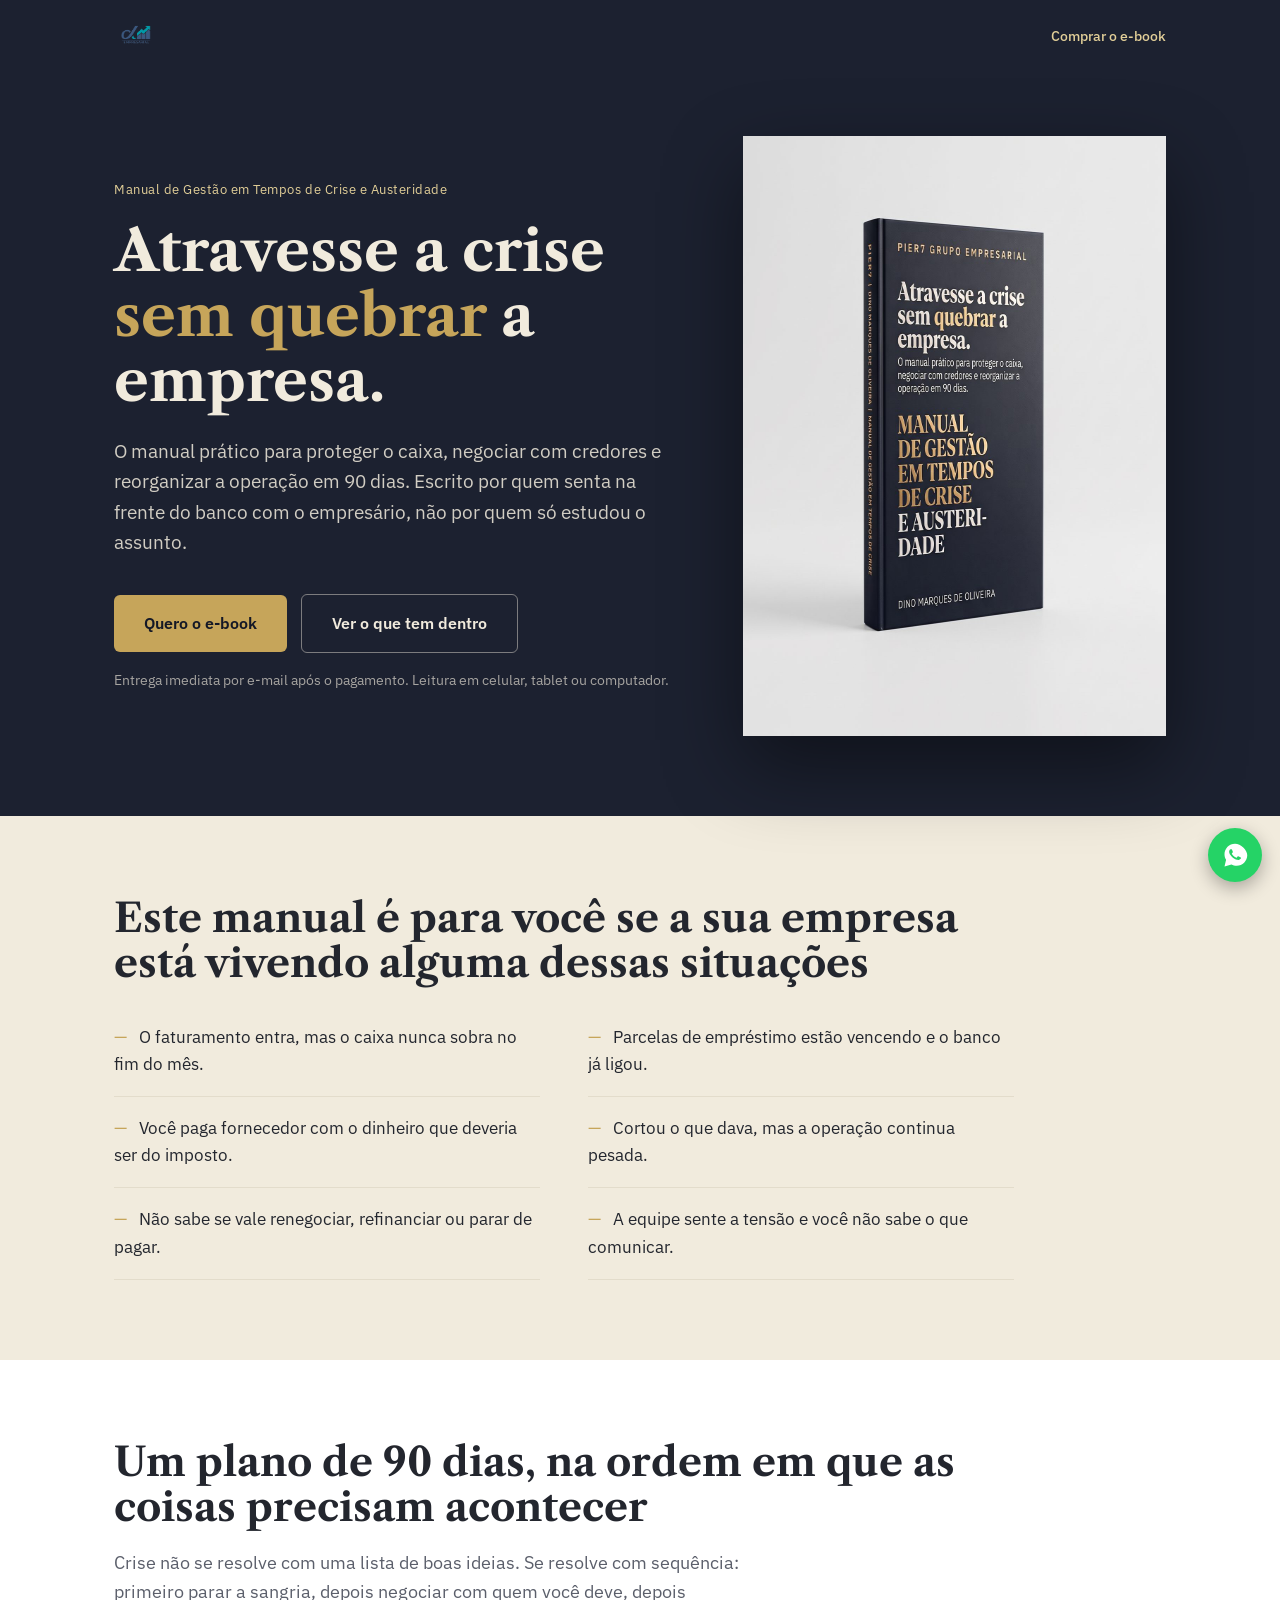
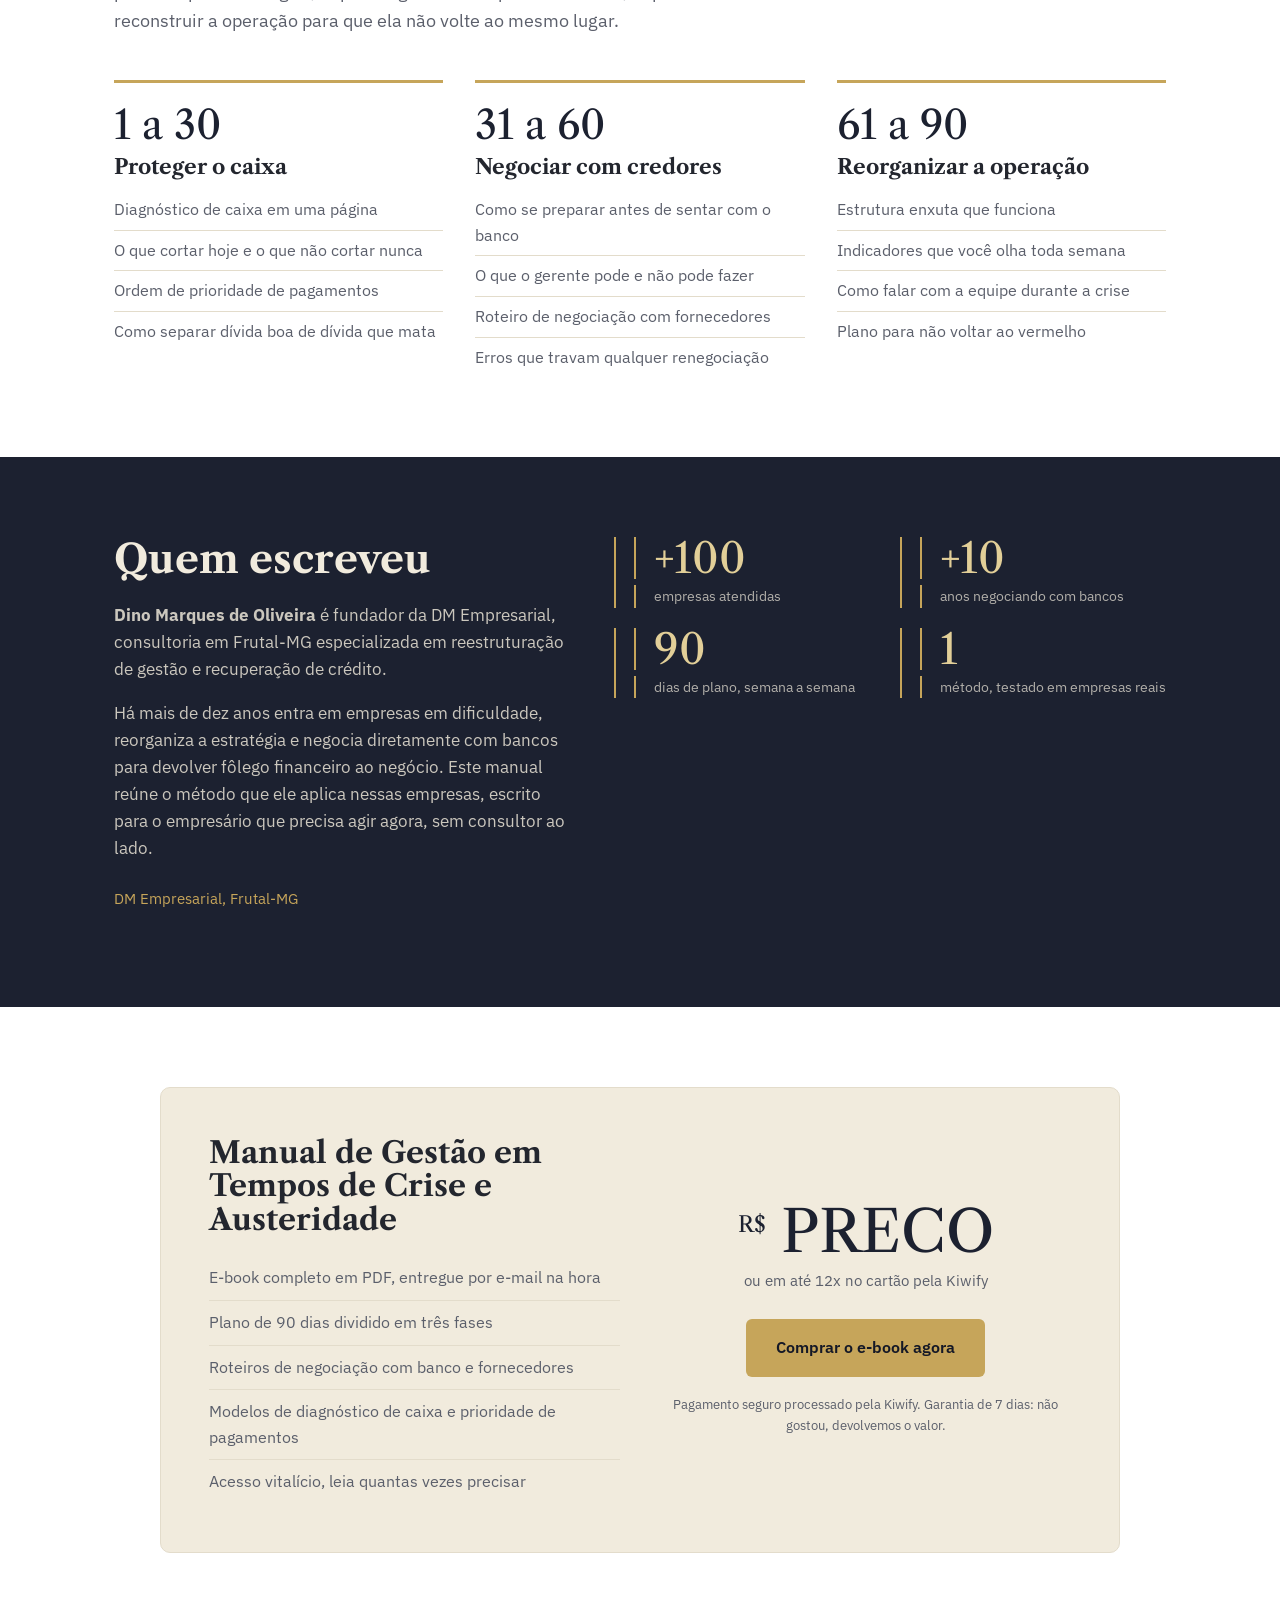
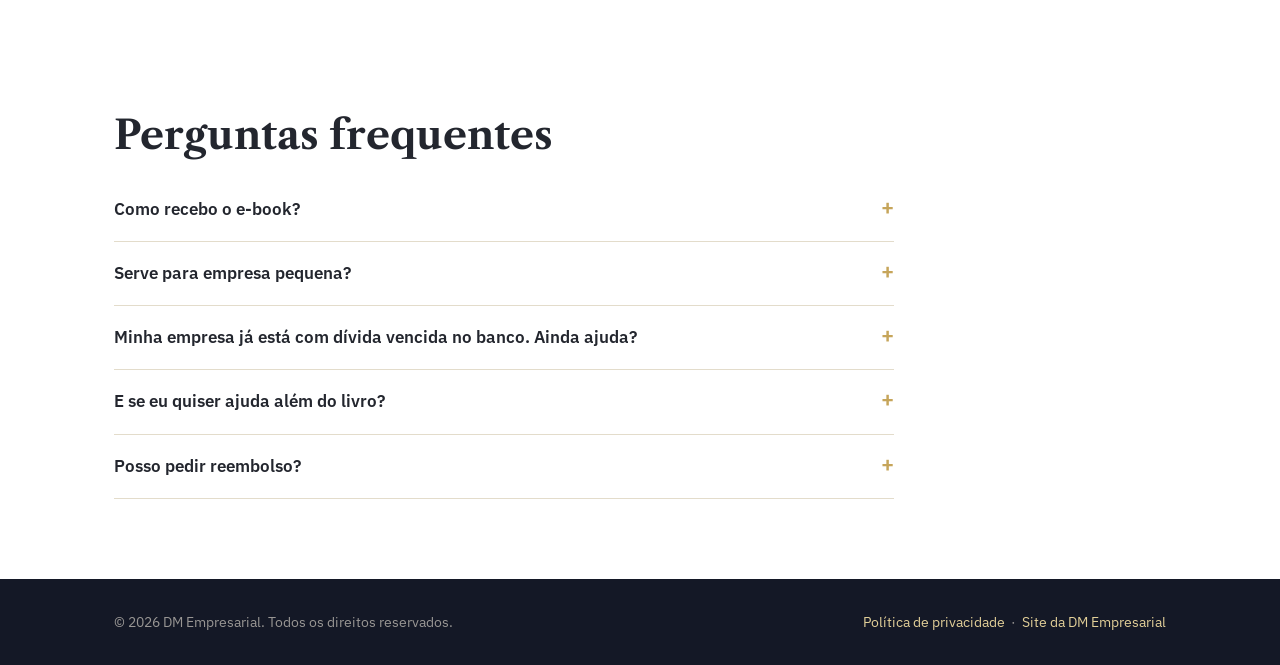
==== livro/index.html @ 3dac566c "Adiciona landing do e-book, pagina de obrigado, privacidade e snippet gtag" ====
<!DOCTYPE html>
<html lang="pt-BR">
<head>
  <meta charset="UTF-8" />
  <meta name="viewport" content="width=device-width, initial-scale=1.0" />
  <title>Manual de Gestão em Tempos de Crise e Austeridade | E-book</title>
  <meta name="description" content="O manual prático para proteger o caixa, negociar com credores e reorganizar a operação da sua empresa em 90 dias. E-book de Dino Marques de Oliveira." />
  <link rel="canonical" href="https://SEUDOMINIO.com.br/livro/" />
  <meta property="og:type" content="product" />
  <meta property="og:title" content="Manual de Gestão em Tempos de Crise e Austeridade" />
  <meta property="og:description" content="Atravesse a crise sem quebrar a empresa. Proteja o caixa, negocie com credores e reorganize a operação em 90 dias." />
  <meta property="og:image" content="https://SEUDOMINIO.com.br/assets/img/og-livro.jpg" />
  <meta property="og:url" content="https://SEUDOMINIO.com.br/livro/" />
  <meta name="twitter:card" content="summary_large_image" />
  <link rel="icon" type="image/png" href="../Logo_DM_OFICIAL.png" />

  <!-- TAG DO GOOGLE: cole o mesmo bloco de /assets/gtag.html aqui -->

  <link rel="preconnect" href="https://fonts.googleapis.com" />
  <link rel="preconnect" href="https://fonts.gstatic.com" crossorigin />
  <link href="https://fonts.googleapis.com/css2?family=Libre+Caslon+Text:ital,wght@0,400;0,700;1,400&family=IBM+Plex+Sans:wght@400;500;600&display=swap" rel="stylesheet" />

  <script type="application/ld+json">
  {
    "@context": "https://schema.org",
    "@type": "Book",
    "name": "Manual de Gestão em Tempos de Crise e Austeridade",
    "author": { "@type": "Person", "name": "Dino Marques de Oliveira" },
    "bookFormat": "https://schema.org/EBook",
    "inLanguage": "pt-BR",
    "image": "https://SEUDOMINIO.com.br/assets/img/livro-capa.jpg",
    "offers": {
      "@type": "Offer",
      "price": "PRECO",
      "priceCurrency": "BRL",
      "availability": "https://schema.org/InStock",
      "url": "https://SEUDOMINIO.com.br/livro/"
    }
  }
  </script>

  <style>
    :root {
      --navy: #1c2130;
      --navy-deep: #141826;
      --gold: #c6a55a;
      --gold-soft: #e2cf98;
      --cream: #f1ebdd;
      --ink: #23262e;
      --ink-soft: #5b5f6b;
      --paper: #ffffff;
      --rule: #e3dccb;
      --wa: #25d366;
    }
    * { margin: 0; padding: 0; box-sizing: border-box; }
    html { scroll-behavior: smooth; }
    @media (prefers-reduced-motion: reduce) { html { scroll-behavior: auto; } }
    body {
      font-family: 'IBM Plex Sans', Arial, sans-serif;
      color: var(--ink);
      background: var(--paper);
      line-height: 1.6;
    }
    h1, h2, h3, .serif { font-family: 'Libre Caslon Text', Georgia, serif; font-weight: 700; line-height: 1.12; }
    a:focus-visible, button:focus-visible { outline: 3px solid var(--gold); outline-offset: 3px; }
    .wrap { max-width: 1100px; margin: 0 auto; padding: 0 24px; }
    img { max-width: 100%; display: block; }

    /* Topo minimalista: sem menu, só marca e um botão */
    .top { background: var(--navy); }
    .top .wrap { display: flex; justify-content: space-between; align-items: center; padding-top: 14px; padding-bottom: 14px; }
    .top img { height: 44px; }
    .top a.mini { color: var(--gold-soft); text-decoration: none; font-size: 14px; font-weight: 500; }

    /* Hero */
    .hero { background: var(--navy); color: var(--cream); padding: 64px 0 80px; }
    .hero .wrap { display: grid; grid-template-columns: 1.15fr 0.85fr; gap: 56px; align-items: center; }
    .hero h1 { font-size: clamp(34px, 4.6vw, 58px); color: var(--cream); margin-bottom: 22px; }
    .hero h1 em { font-style: normal; color: var(--gold); }
    .hero .lead { font-size: 19px; color: rgba(241,235,221,.85); max-width: 34em; margin-bottom: 36px; }
    .hero .capa { filter: drop-shadow(0 30px 40px rgba(0,0,0,.45)); }
    .titulo-oficial { font-size: 13px; letter-spacing: .04em; color: var(--gold-soft); margin-bottom: 18px; }

    .btn { display: inline-block; padding: 16px 30px; border-radius: 6px; font-weight: 600; font-size: 16px; text-decoration: none; text-align: center; }
    .btn-gold { background: var(--gold); color: var(--navy-deep); }
    .btn-gold:hover { background: var(--gold-soft); }
    .btn-line { border: 1.5px solid rgba(241,235,221,.45); color: var(--cream); }
    .cta-row { display: flex; gap: 14px; flex-wrap: wrap; align-items: center; }
    .cta-note { font-size: 14px; color: rgba(241,235,221,.65); margin-top: 16px; }

    /* Seções */
    section { padding: 80px 0; }
    section h2 { font-size: clamp(28px, 3.2vw, 40px); margin-bottom: 20px; max-width: 22em; }
    .intro { font-size: 18px; color: var(--ink-soft); max-width: 36em; margin-bottom: 44px; }

    .para-quem { background: var(--cream); }
    .sinais { display: grid; grid-template-columns: repeat(2, 1fr); gap: 0 48px; max-width: 900px; }
    .sinais p { padding: 18px 0; border-bottom: 1px solid var(--rule); font-size: 17px; }
    .sinais p::before { content: "—"; color: var(--gold); margin-right: 12px; }

    /* Os 90 dias: sequência real, então numerar faz sentido */
    .fases { display: grid; grid-template-columns: repeat(3, 1fr); gap: 32px; }
    .fase { border-top: 3px solid var(--gold); padding-top: 22px; }
    .fase .dias { font-family: 'Libre Caslon Text', serif; font-size: 40px; color: var(--navy); line-height: 1; margin-bottom: 10px; }
    .fase h3 { font-size: 21px; margin-bottom: 12px; }
    .fase ul { list-style: none; }
    .fase li { padding: 7px 0; color: var(--ink-soft); border-bottom: 1px solid var(--rule); }
    .fase li:last-child { border-bottom: 0; }

    /* Autor */
    .autor { background: var(--navy); color: var(--cream); }
    .autor .wrap { display: grid; grid-template-columns: 0.9fr 1.1fr; gap: 48px; align-items: start; }
    .autor h2 { color: var(--cream); }
    .autor p { color: rgba(241,235,221,.82); margin-bottom: 16px; font-size: 17px; }
    .autor .marca { color: var(--gold); font-size: 15px; margin-top: 24px; }
    .prova { display: grid; grid-template-columns: 1fr 1fr; gap: 20px; }
    .prova div { border-left: 2px solid var(--gold); padding-left: 18px; }
    .prova .n { font-family: 'Libre Caslon Text', serif; font-size: 42px; line-height: 1; color: var(--gold-soft); }
    .prova .l { font-size: 14px; color: rgba(241,235,221,.7); margin-top: 6px; }

    /* Oferta */
    .oferta .card { background: var(--cream); border: 1px solid var(--rule); border-radius: 10px; padding: 48px; display: grid; grid-template-columns: 1fr 1fr; gap: 40px; align-items: center; max-width: 960px; margin: 0 auto; }
    .oferta .card h2 { font-size: 30px; }
    .oferta .inclui { list-style: none; margin: 20px 0 0; }
    .oferta .inclui li { padding: 9px 0; border-bottom: 1px solid var(--rule); color: var(--ink-soft); }
    .oferta .inclui li:last-child { border: 0; }
    .preco-box { text-align: center; }
    .preco { font-family: 'Libre Caslon Text', serif; font-size: 58px; color: var(--navy); line-height: 1; }
    .preco small { font-size: 22px; vertical-align: super; }
    .parcela { color: var(--ink-soft); font-size: 15px; margin: 8px 0 26px; }
    .garantia { font-size: 13px; color: var(--ink-soft); margin-top: 18px; }

    /* FAQ */
    .faq details { border-bottom: 1px solid var(--rule); padding: 18px 0; max-width: 780px; }
    .faq summary { font-weight: 600; cursor: pointer; font-size: 17px; list-style: none; display: flex; justify-content: space-between; gap: 16px; }
    .faq summary::after { content: "+"; color: var(--gold); font-size: 22px; line-height: 1; }
    .faq details[open] summary::after { content: "–"; }
    .faq details p { margin-top: 12px; color: var(--ink-soft); }

    footer { background: var(--navy-deep); color: rgba(241,235,221,.6); font-size: 14px; padding: 32px 0; }
    footer .wrap { display: flex; justify-content: space-between; flex-wrap: wrap; gap: 12px; }
    footer a { color: var(--gold-soft); text-decoration: none; }

    .wa-float { position: fixed; right: 18px; bottom: 18px; z-index: 99; width: 54px; height: 54px; border-radius: 50%; background: var(--wa); display: flex; align-items: center; justify-content: center; box-shadow: 0 6px 18px rgba(0,0,0,.3); }

    @media (max-width: 860px) {
      .hero .wrap, .autor .wrap, .oferta .card { grid-template-columns: 1fr; }
      .hero { padding: 40px 0 56px; }
      .hero .capa { max-width: 320px; margin: 0 auto; order: -1; }
      .fases, .sinais { grid-template-columns: 1fr; }
      section { padding: 56px 0; }
      .oferta .card { padding: 32px 24px; }
      .btn { width: 100%; }
    }
  </style>
</head>
<body>

  <div class="top">
    <div class="wrap">
      <img src="../Logo_DM_OFICIAL.png" alt="DM Empresarial" />
      <a class="mini" href="#comprar">Comprar o e-book</a>
    </div>
  </div>

  <header class="hero">
    <div class="wrap">
      <div>
        <p class="titulo-oficial">Manual de Gestão em Tempos de Crise e Austeridade</p>
        <h1>Atravesse a crise <em>sem quebrar</em> a empresa.</h1>
        <p class="lead">O manual prático para proteger o caixa, negociar com credores e reorganizar a operação em 90 dias. Escrito por quem senta na frente do banco com o empresário, não por quem só estudou o assunto.</p>
        <div class="cta-row">
          <a class="btn btn-gold" href="#comprar">Quero o e-book</a>
          <a class="btn btn-line" href="#dentro">Ver o que tem dentro</a>
        </div>
        <p class="cta-note">Entrega imediata por e-mail após o pagamento. Leitura em celular, tablet ou computador.</p>
      </div>
      <img class="capa" src="../assets/img/livro-capa.jpg" alt="Capa do e-book Manual de Gestão em Tempos de Crise e Austeridade, de Dino Marques de Oliveira" width="600" height="600" />
    </div>
  </header>

  <section class="para-quem">
    <div class="wrap">
      <h2>Este manual é para você se a sua empresa está vivendo alguma dessas situações</h2>
      <div class="sinais">
        <p>O faturamento entra, mas o caixa nunca sobra no fim do mês.</p>
        <p>Parcelas de empréstimo estão vencendo e o banco já ligou.</p>
        <p>Você paga fornecedor com o dinheiro que deveria ser do imposto.</p>
        <p>Cortou o que dava, mas a operação continua pesada.</p>
        <p>Não sabe se vale renegociar, refinanciar ou parar de pagar.</p>
        <p>A equipe sente a tensão e você não sabe o que comunicar.</p>
      </div>
    </div>
  </section>

  <section id="dentro">
    <div class="wrap">
      <h2>Um plano de 90 dias, na ordem em que as coisas precisam acontecer</h2>
      <p class="intro">Crise não se resolve com uma lista de boas ideias. Se resolve com sequência: primeiro parar a sangria, depois negociar com quem você deve, depois reconstruir a operação para que ela não volte ao mesmo lugar.</p>
      <div class="fases">
        <div class="fase">
          <div class="dias">1 a 30</div>
          <h3>Proteger o caixa</h3>
          <ul>
            <li>Diagnóstico de caixa em uma página</li>
            <li>O que cortar hoje e o que não cortar nunca</li>
            <li>Ordem de prioridade de pagamentos</li>
            <li>Como separar dívida boa de dívida que mata</li>
          </ul>
        </div>
        <div class="fase">
          <div class="dias">31 a 60</div>
          <h3>Negociar com credores</h3>
          <ul>
            <li>Como se preparar antes de sentar com o banco</li>
            <li>O que o gerente pode e não pode fazer</li>
            <li>Roteiro de negociação com fornecedores</li>
            <li>Erros que travam qualquer renegociação</li>
          </ul>
        </div>
        <div class="fase">
          <div class="dias">61 a 90</div>
          <h3>Reorganizar a operação</h3>
          <ul>
            <li>Estrutura enxuta que funciona</li>
            <li>Indicadores que você olha toda semana</li>
            <li>Como falar com a equipe durante a crise</li>
            <li>Plano para não voltar ao vermelho</li>
          </ul>
        </div>
      </div>
    </div>
  </section>

  <section class="autor">
    <div class="wrap">
      <div>
        <h2>Quem escreveu</h2>
        <p><strong>Dino Marques de Oliveira</strong> é fundador da DM Empresarial, consultoria em Frutal-MG especializada em reestruturação de gestão e recuperação de crédito.</p>
        <p>Há mais de dez anos entra em empresas em dificuldade, reorganiza a estratégia e negocia diretamente com bancos para devolver fôlego financeiro ao negócio. Este manual reúne o método que ele aplica nessas empresas, escrito para o empresário que precisa agir agora, sem consultor ao lado.</p>
        <p class="marca">DM Empresarial, Frutal-MG</p>
      </div>
      <div class="prova">
        <div><div class="n">+100</div><div class="l">empresas atendidas</div></div>
        <div><div class="n">+10</div><div class="l">anos negociando com bancos</div></div>
        <div><div class="n">90</div><div class="l">dias de plano, semana a semana</div></div>
        <div><div class="n">1</div><div class="l">método, testado em empresas reais</div></div>
      </div>
    </div>
  </section>

  <section class="oferta" id="comprar">
    <div class="wrap">
      <div class="card">
        <div>
          <h2>Manual de Gestão em Tempos de Crise e Austeridade</h2>
          <ul class="inclui">
            <li>E-book completo em PDF, entregue por e-mail na hora</li>
            <li>Plano de 90 dias dividido em três fases</li>
            <li>Roteiros de negociação com banco e fornecedores</li>
            <li>Modelos de diagnóstico de caixa e prioridade de pagamentos</li>
            <li>Acesso vitalício, leia quantas vezes precisar</li>
          </ul>
        </div>
        <div class="preco-box">
          <div class="preco"><small>R$</small> PRECO</div>
          <p class="parcela">ou em até 12x no cartão pela Kiwify</p>
          <a class="btn btn-gold" id="btn-comprar" href="https://pay.kiwify.com.br/SEU_CODIGO_KIWIFY" rel="noopener">Comprar o e-book agora</a>
          <p class="garantia">Pagamento seguro processado pela Kiwify. Garantia de 7 dias: não gostou, devolvemos o valor.</p>
        </div>
      </div>
    </div>
  </section>

  <section class="faq">
    <div class="wrap">
      <h2>Perguntas frequentes</h2>
      <details>
        <summary>Como recebo o e-book?</summary>
        <p>Assim que o pagamento é aprovado, a Kiwify envia o link de acesso para o e-mail informado na compra. Cartão aprova na hora; Pix em poucos minutos; boleto em até 2 dias úteis.</p>
      </details>
      <details>
        <summary>Serve para empresa pequena?</summary>
        <p>Foi escrito pensando nela. O método vale para comércio, serviço, indústria e agro, de MEI a empresa com dezenas de funcionários. O que muda é a escala dos números, não a sequência das decisões.</p>
      </details>
      <details>
        <summary>Minha empresa já está com dívida vencida no banco. Ainda ajuda?</summary>
        <p>A segunda fase do manual trata exatamente disso: como se preparar, o que levar para a mesa e o que não aceitar em uma renegociação.</p>
      </details>
      <details>
        <summary>E se eu quiser ajuda além do livro?</summary>
        <p>A DM Empresarial atende empresas em Frutal e região e faz consultoria a distância. O contato pelo WhatsApp está no rodapé desta página.</p>
      </details>
      <details>
        <summary>Posso pedir reembolso?</summary>
        <p>Sim. Você tem 7 dias após a compra para solicitar o reembolso integral diretamente pela Kiwify, sem precisar justificar.</p>
      </details>
    </div>
  </section>

  <footer>
    <div class="wrap">
      <span>© 2026 DM Empresarial. Todos os direitos reservados.</span>
      <span><a href="../privacidade/">Política de privacidade</a> &nbsp;·&nbsp; <a href="../">Site da DM Empresarial</a></span>
    </div>
  </footer>

  <a href="https://wa.me/5534996653600?text=Ol%C3%A1%2C%20vi%20a%20p%C3%A1gina%20do%20livro%20e%20tenho%20uma%20d%C3%BAvida" class="wa-float" target="_blank" rel="noopener noreferrer" aria-label="Tirar dúvida pelo WhatsApp" id="wa-livro">
    <svg viewBox="0 0 32 32" width="28" height="28" fill="#fff" aria-hidden="true"><path d="M16 3C9.4 3 4 8.4 4 15c0 2.3.6 4.4 1.8 6.3L4 29l7.9-2.1c1.8 1 3.9 1.5 6.1 1.5 6.6 0 12-5.4 12-12S22.6 3 16 3zm6.4 17c-.3.8-1.6 1.5-2.2 1.6-.6.1-1.3.1-2.1-.1-.5-.2-1.1-.4-1.9-.7-3.3-1.4-5.4-4.8-5.6-5-.2-.2-1.3-1.8-1.3-3.4s.8-2.4 1.1-2.7c.3-.3.6-.4.8-.4h.6c.2 0 .5-.1.7.5l1 2.4c.1.2.1.4 0 .6l-.4.6-.5.6c-.2.2-.4.4-.2.7.2.4.9 1.5 2 2.5 1.4 1.2 2.5 1.6 2.9 1.8.3.2.5.1.7-.1l1-1.2c.2-.3.5-.3.8-.2l2.3 1.1c.3.2.6.2.7.4.1.1.1.8-.2 1.6z"/></svg>
  </a>

  <script>
    // Eventos secundários para o Google Ads / GA4 (só funcionam com a Tag do Google instalada)
    document.getElementById('btn-comprar').addEventListener('click', function () {
      if (typeof gtag === 'function') gtag('event', 'begin_checkout', { item_name: 'ebook_crise' });
    });
    document.getElementById('wa-livro').addEventListener('click', function () {
      if (typeof gtag === 'function') gtag('event', 'contact_whatsapp', { page: 'livro' });
    });
  </script>
</body>
</html>
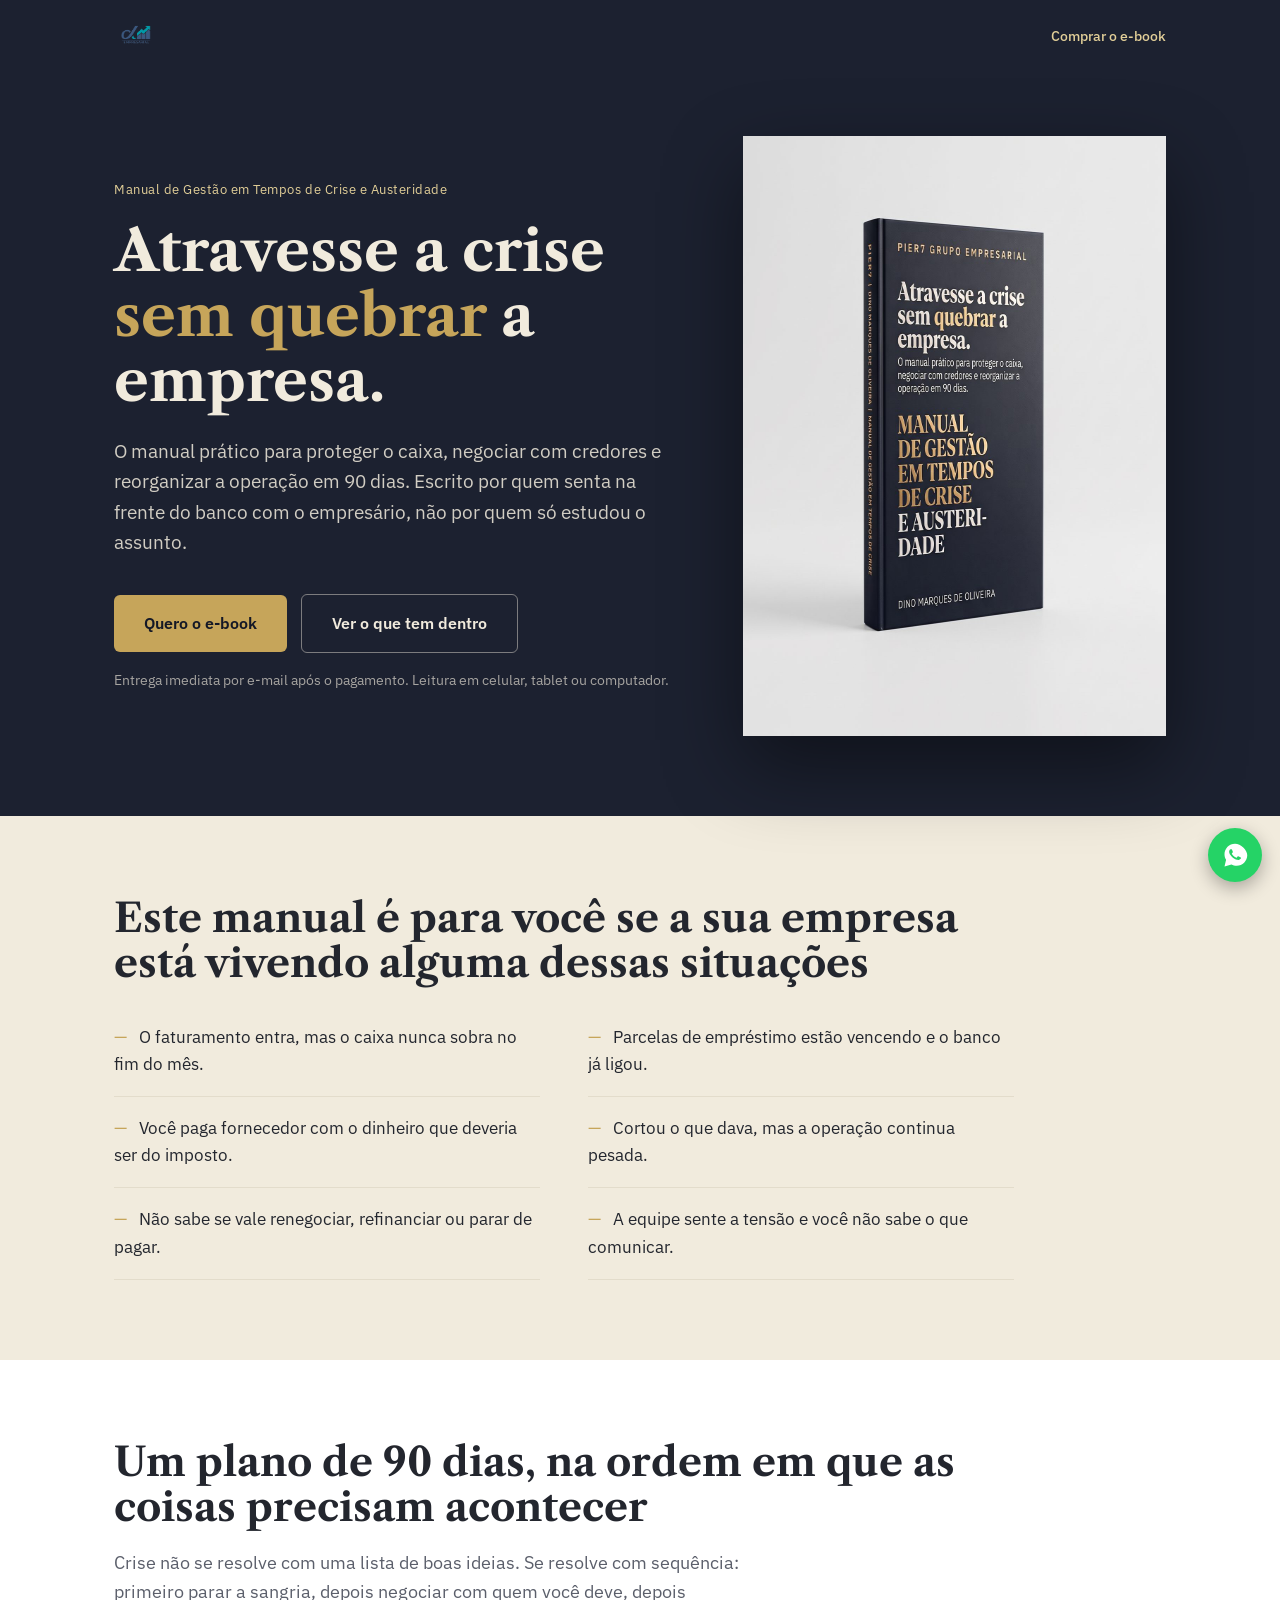
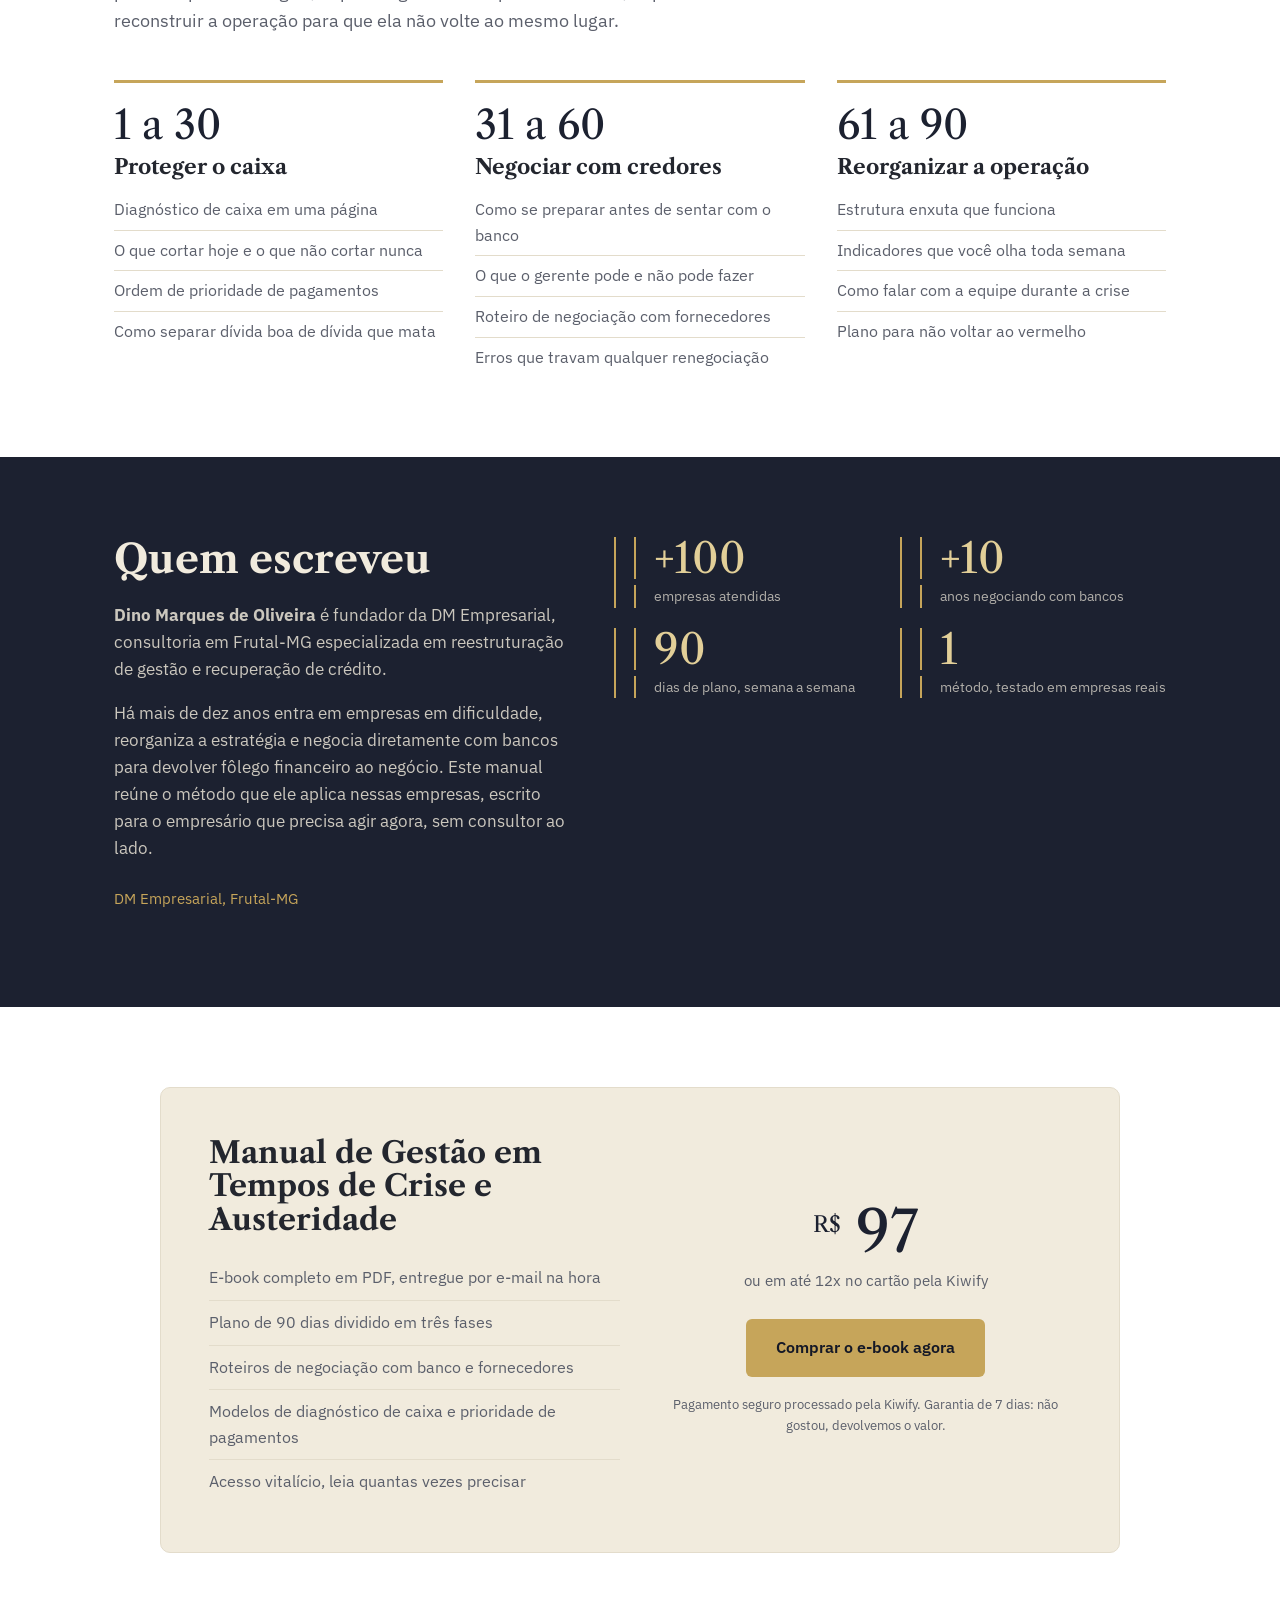
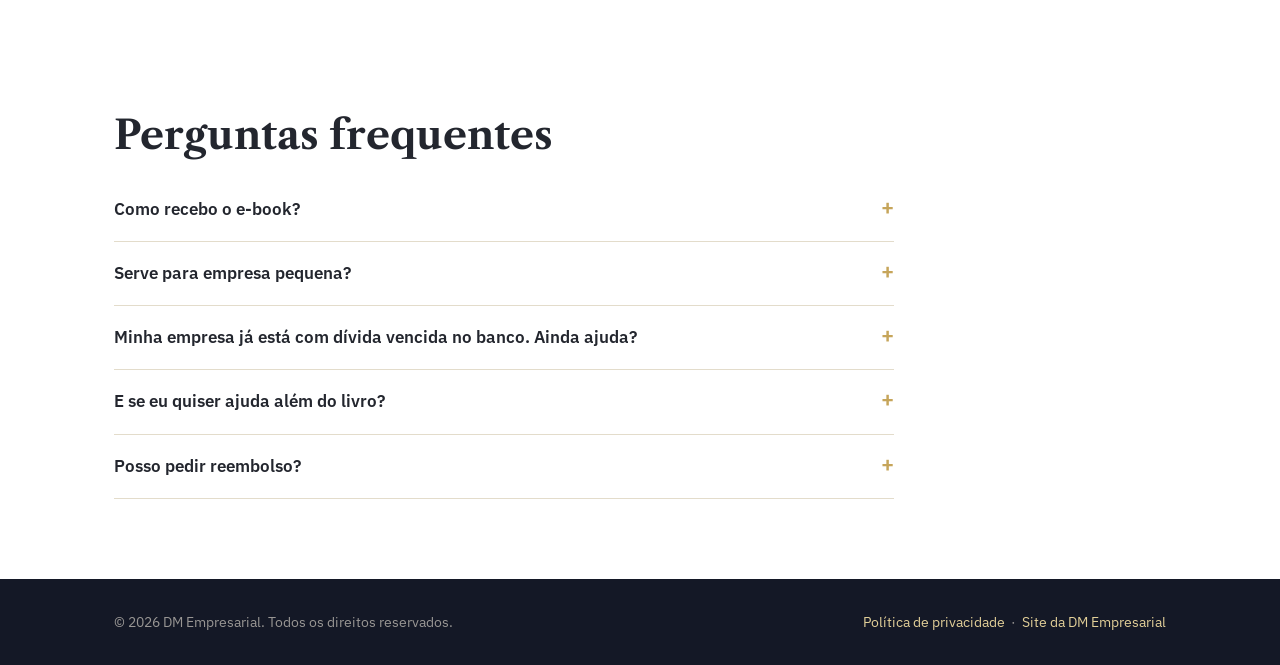
==== commit c0fa1656: "Define preco de R$ 97 e link do checkout Kiwify" ====
--- a/livro/index.html
+++ b/livro/index.html
@@ -31,7 +31,7 @@
     "image": "https://SEUDOMINIO.com.br/assets/img/livro-capa.jpg",
     "offers": {
       "@type": "Offer",
-      "price": "PRECO",
+      "price": "97.00",
       "priceCurrency": "BRL",
       "availability": "https://schema.org/InStock",
       "url": "https://SEUDOMINIO.com.br/livro/"
@@ -263,9 +263,9 @@
           </ul>
         </div>
         <div class="preco-box">
-          <div class="preco"><small>R$</small> PRECO</div>
+          <div class="preco"><small>R$</small> 97</div>
           <p class="parcela">ou em até 12x no cartão pela Kiwify</p>
-          <a class="btn btn-gold" id="btn-comprar" href="https://pay.kiwify.com.br/SEU_CODIGO_KIWIFY" rel="noopener">Comprar o e-book agora</a>
+          <a class="btn btn-gold" id="btn-comprar" href="https://pay.kiwify.com.br/vpshVXy" rel="noopener">Comprar o e-book agora</a>
           <p class="garantia">Pagamento seguro processado pela Kiwify. Garantia de 7 dias: não gostou, devolvemos o valor.</p>
         </div>
       </div>
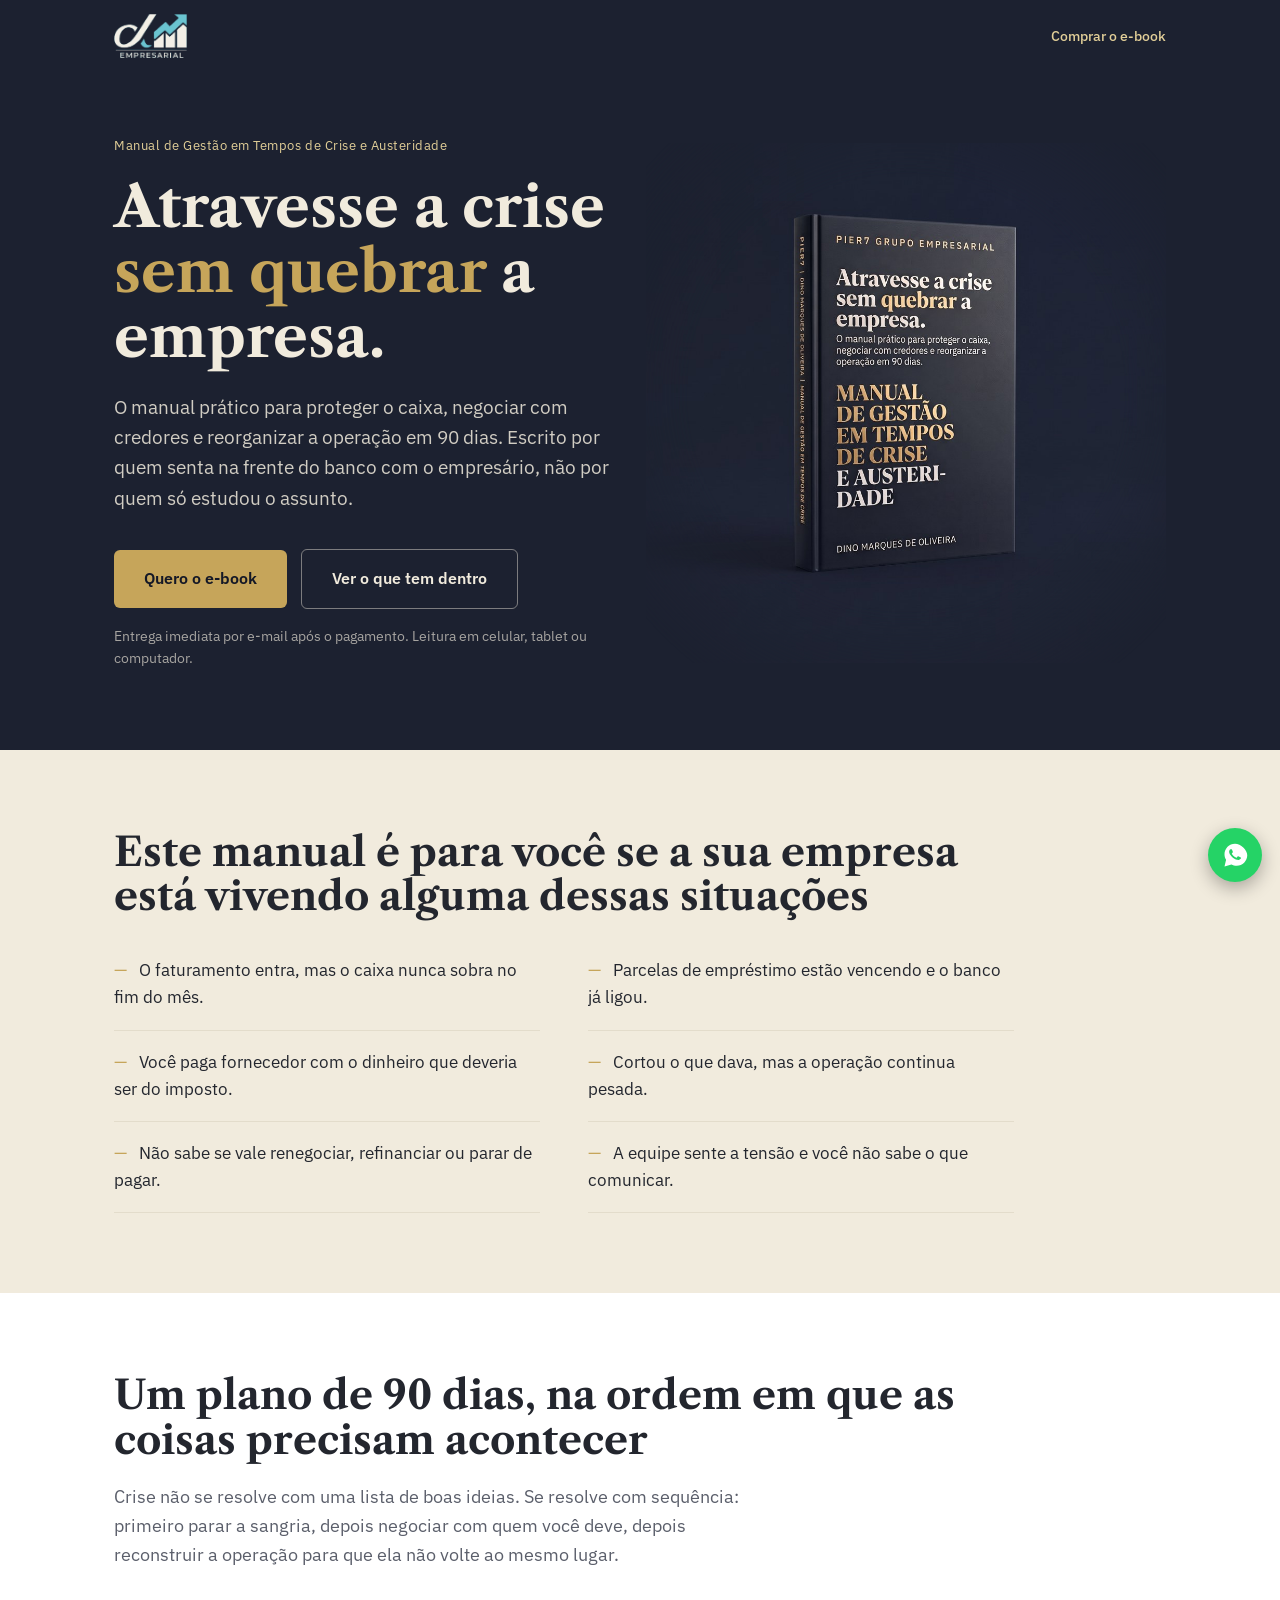
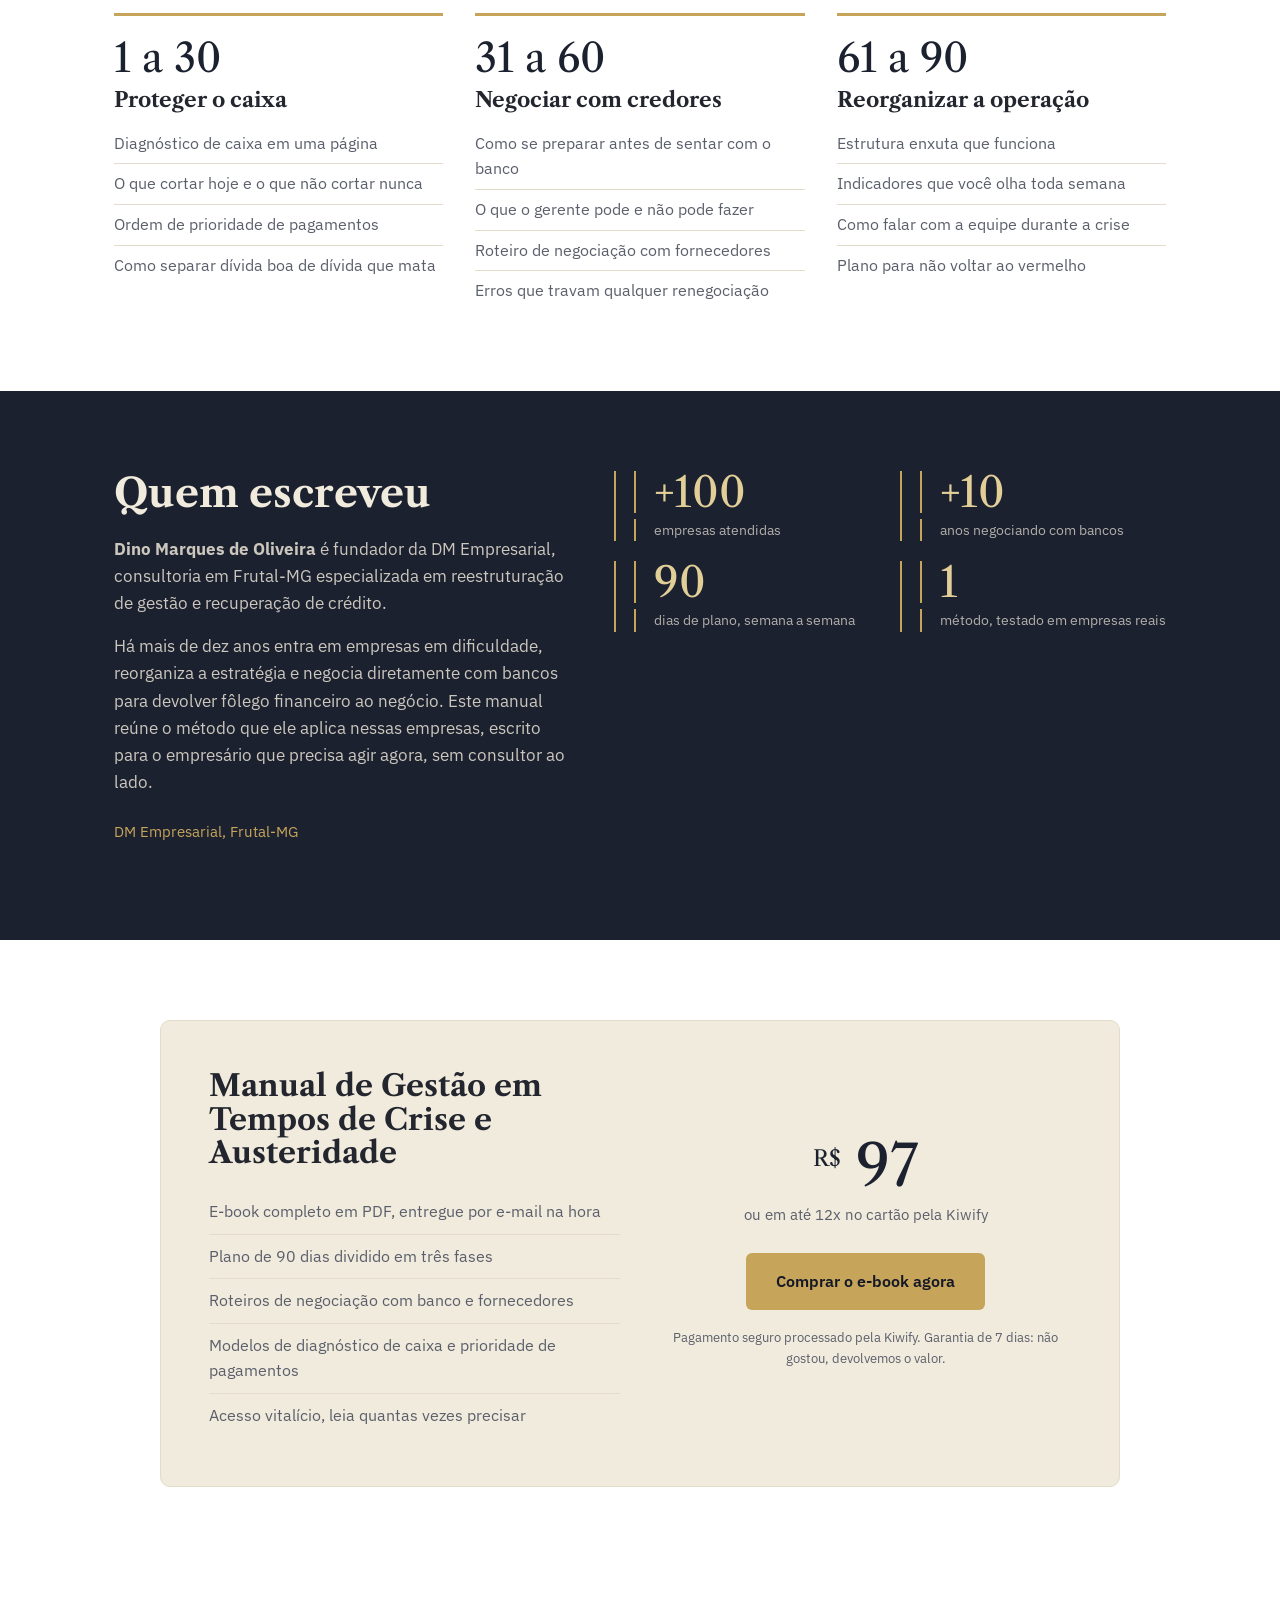
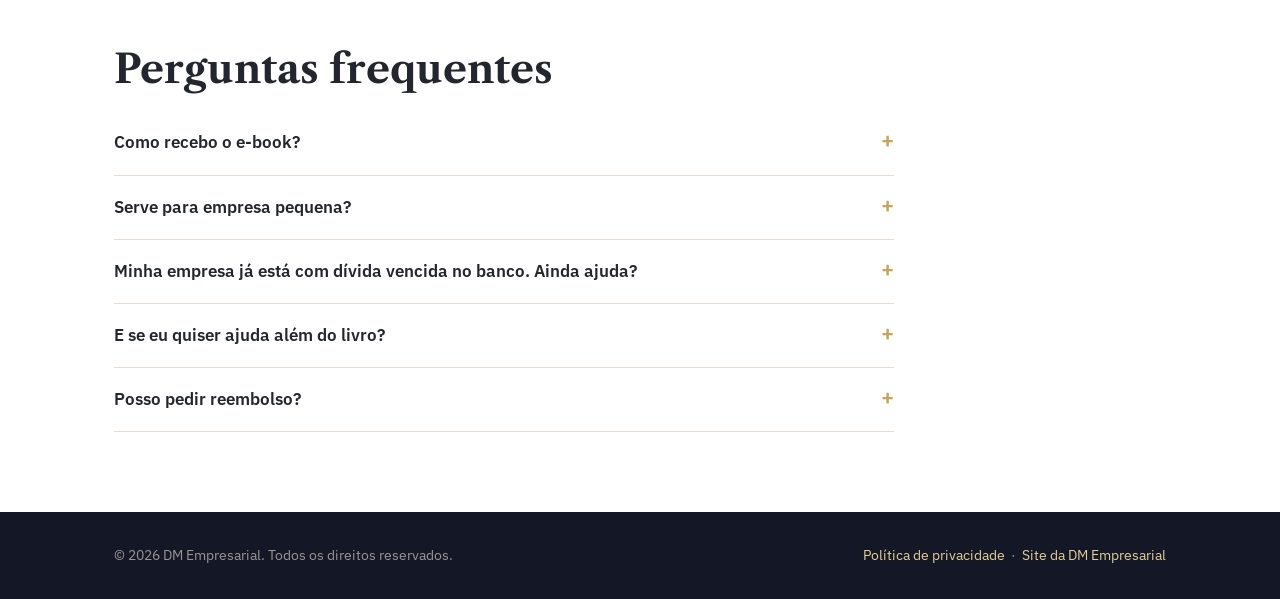
==== commit 0cfcb628: "Alinha a landing do livro ao visual da home" ====
--- a/livro/index.html
+++ b/livro/index.html
@@ -12,7 +12,7 @@
   <meta property="og:image" content="https://SEUDOMINIO.com.br/assets/img/og-livro.jpg" />
   <meta property="og:url" content="https://SEUDOMINIO.com.br/livro/" />
   <meta name="twitter:card" content="summary_large_image" />
-  <link rel="icon" type="image/png" href="../Logo_DM_OFICIAL.png" />
+  <link rel="icon" type="image/png" href="../Logo_DM_claro.png" />
 
   <!-- TAG DO GOOGLE: cole o mesmo bloco de /assets/gtag.html aqui -->
 
@@ -28,7 +28,7 @@
     "author": { "@type": "Person", "name": "Dino Marques de Oliveira" },
     "bookFormat": "https://schema.org/EBook",
     "inLanguage": "pt-BR",
-    "image": "https://SEUDOMINIO.com.br/assets/img/livro-capa.jpg",
+    "image": "https://SEUDOMINIO.com.br/assets/img/livro-capa-site.jpg",
     "offers": {
       "@type": "Offer",
       "price": "97.00",
@@ -74,11 +74,11 @@
 
     /* Hero */
     .hero { background: var(--navy); color: var(--cream); padding: 64px 0 80px; }
-    .hero .wrap { display: grid; grid-template-columns: 1.15fr 0.85fr; gap: 56px; align-items: center; }
+    .hero .wrap { display: grid; grid-template-columns: 1.05fr 0.95fr; gap: 28px; align-items: center; }
     .hero h1 { font-size: clamp(34px, 4.6vw, 58px); color: var(--cream); margin-bottom: 22px; }
     .hero h1 em { font-style: normal; color: var(--gold); }
     .hero .lead { font-size: 19px; color: rgba(241,235,221,.85); max-width: 34em; margin-bottom: 36px; }
-    .hero .capa { filter: drop-shadow(0 30px 40px rgba(0,0,0,.45)); }
+    .hero .capa { max-width: 520px; height: auto; margin-left: auto; -webkit-mask-image: radial-gradient(ellipse 72% 72% at 50% 48%, #000 58%, transparent 92%); mask-image: radial-gradient(ellipse 72% 72% at 50% 48%, #000 58%, transparent 92%); }
     .titulo-oficial { font-size: 13px; letter-spacing: .04em; color: var(--gold-soft); margin-bottom: 18px; }
 
     .btn { display: inline-block; padding: 16px 30px; border-radius: 6px; font-weight: 600; font-size: 16px; text-decoration: none; text-align: center; }
@@ -158,7 +158,7 @@
 
   <div class="top">
     <div class="wrap">
-      <img src="../Logo_DM_OFICIAL.png" alt="DM Empresarial" />
+      <img src="../Logo_DM_claro.png" alt="DM Empresarial" />
       <a class="mini" href="#comprar">Comprar o e-book</a>
     </div>
   </div>
@@ -175,7 +175,7 @@
         </div>
         <p class="cta-note">Entrega imediata por e-mail após o pagamento. Leitura em celular, tablet ou computador.</p>
       </div>
-      <img class="capa" src="../assets/img/livro-capa.jpg" alt="Capa do e-book Manual de Gestão em Tempos de Crise e Austeridade, de Dino Marques de Oliveira" width="600" height="600" />
+      <img class="capa" src="../assets/img/livro-capa-site.jpg" alt="Capa do e-book Manual de Gestão em Tempos de Crise e Austeridade, de Dino Marques de Oliveira" width="1000" height="1000" />
     </div>
   </header>
 
